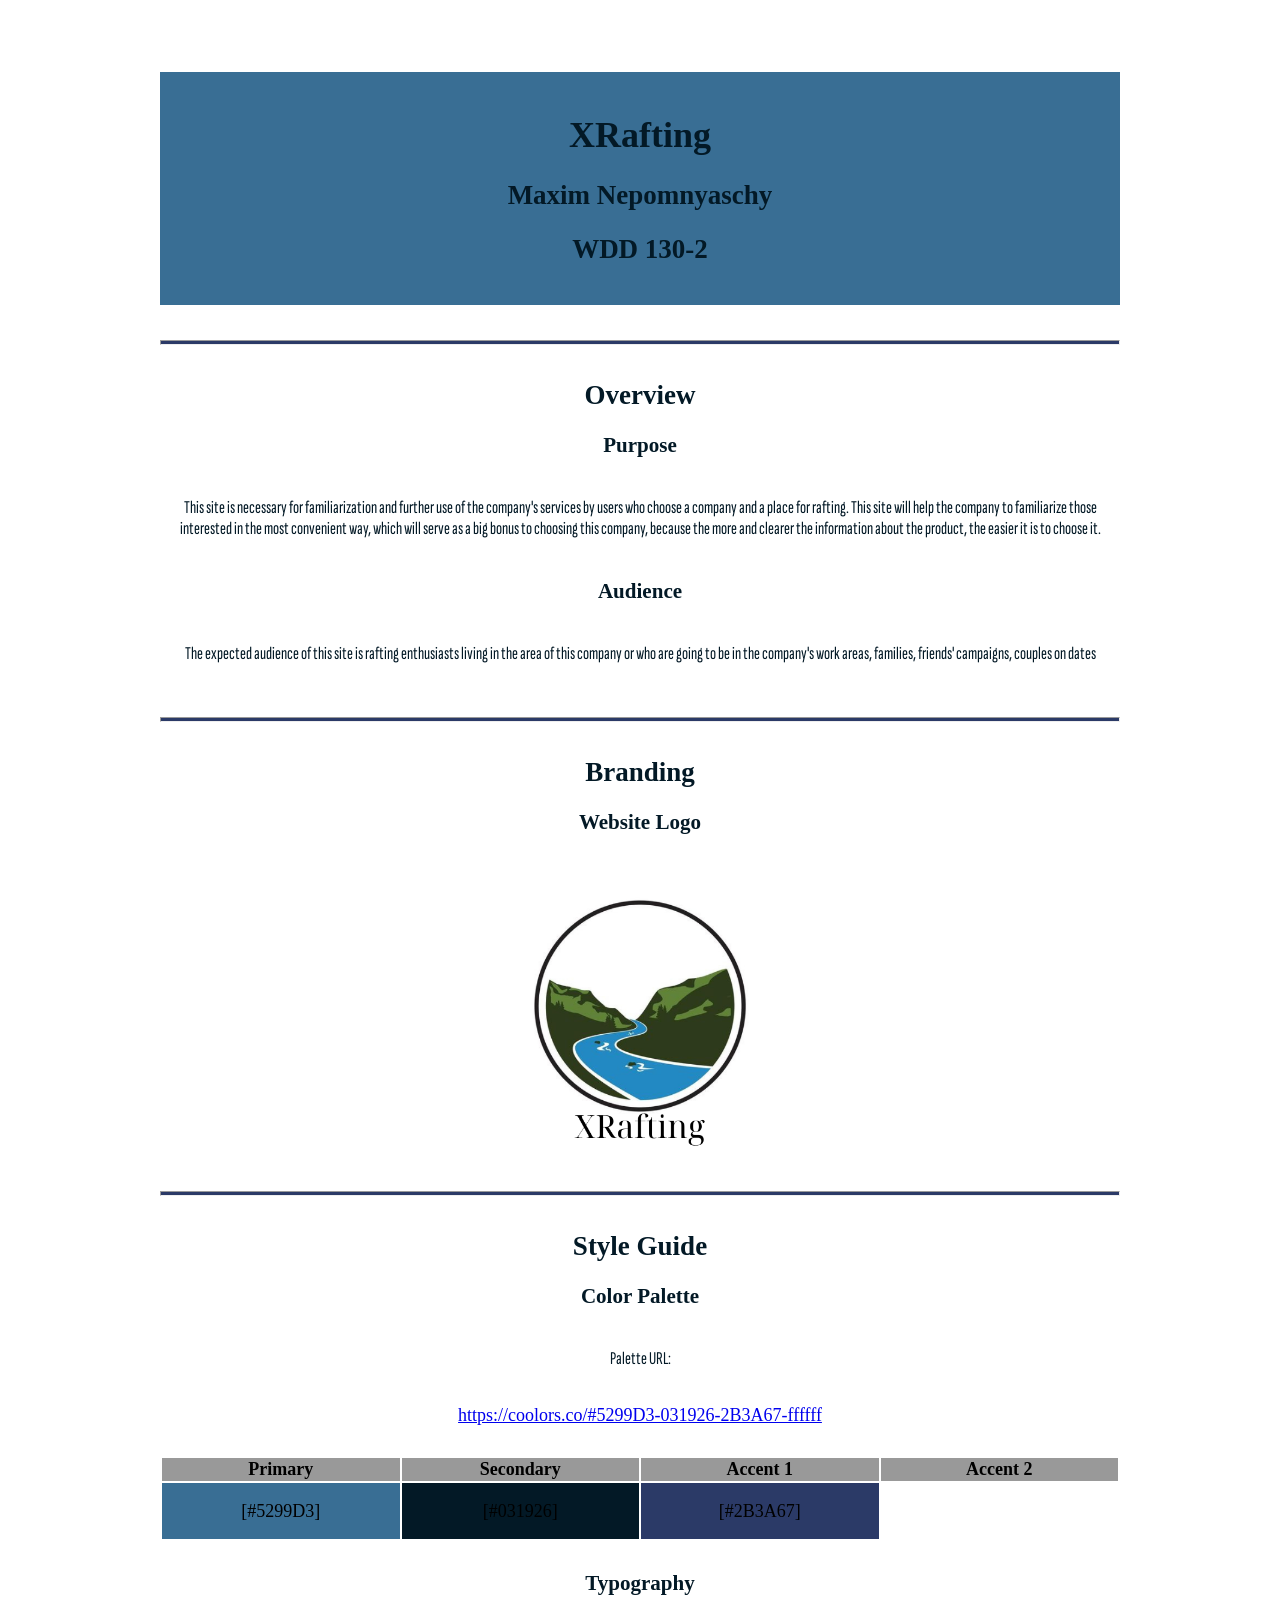
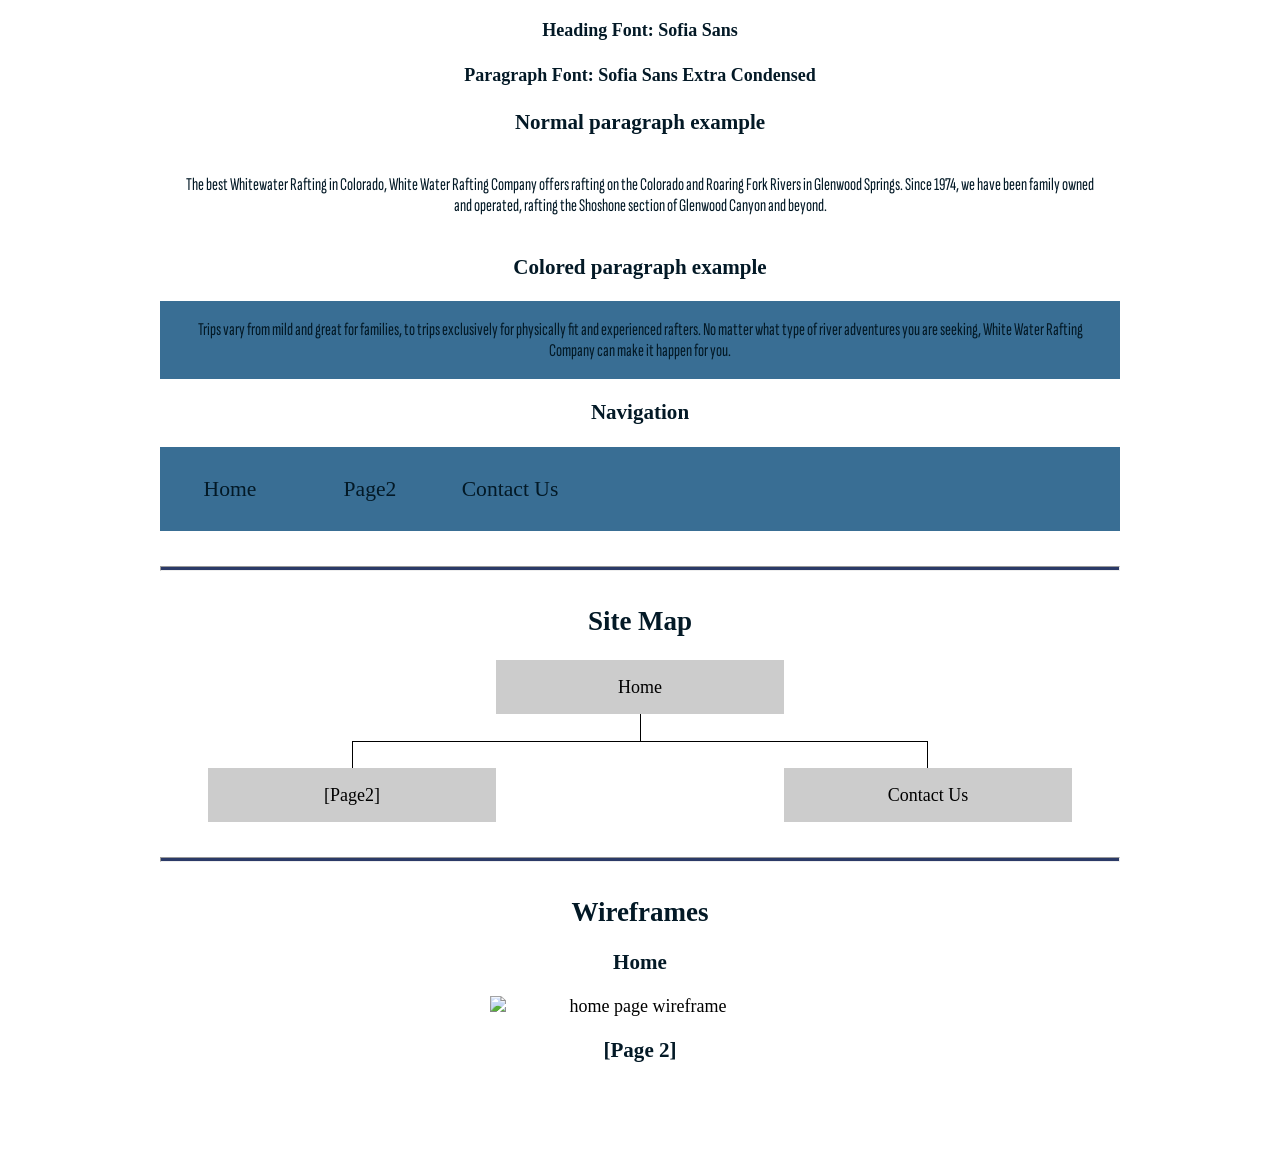
==== site-plan-rafting.html @ 1e4ee04f "Rename index.html to site-plan-rafting.html" ====
<!DOCTYPE html>
<html lang="en-us">

<head>
  <meta charset="utf-8" />
  <title>Site Plan</title>
  <link type="text/css" rel="stylesheet" href="site_plan_rafting.css" />
</head>

<body>
  <header>
    <h1>XRafting</h1>
    <h2>Maxim Nepomnyaschy</h2>
    <h2>WDD 130-2</h2>
    <!-- In the header above, add the name of your site, your name and class number. For example if you are in section 3 you would put WDD 130-03 -->
  </header>
  <main>
    <!-- ------------------------Steps 2-5------------------------------ -->
    <hr />
    <h2>Overview</h2>
    <h3>Purpose</h3>
    <p>This site is necessary for familiarization and further use of the company's services by users who choose a company and a place for rafting. This site will help the company to familiarize those interested in the most convenient way, which will serve as a big bonus to choosing this company, because the more and clearer the information about the product, the easier it is to choose it.</p>
    <!-- change this -->

    <h3>Audience</h3>
    <p>The expected audience of this site is rafting enthusiasts living in the area of this company or who are going to be in the company's work areas, families, friends' campaigns, couples on dates</p>
    <!-- change this -->

    <hr />
    <h2>Branding</h2>
    <h3>Website Logo</h3>
    <!-- Replace this with some sort of logo for your site.  A logo can be as simple as the name of your site in a nice font :) -->
    <img src="/WWRafting.png"  alt="Logo image" />
    <!-- width="300" height="340" -->
    <hr />
    <h2>Style Guide</h2>

    <!-- ------------------------Steps 6-9------------------------------ -->

    <h3>Color Palette</h3>
    <!--  The colors you choose for a website are one of the most important decisions you will make. Follow the instructions on the activity in Canvas then return and replace the color codes below with the hex color codes (the 6 digit numbers that show at the bottom of each color) for the colors you have chosen below.  You should have at least 2 colors but do not have to fill in all 4 if you do not need them.  -->

    <!-- Copy and paste the URL to your finished palette below. Replace the href value that is there with yours. Make sure to paste it into both the href value and the content text of the <a> tag -->
    <p>Palette URL:</p>
    <a href="https://coolors.co/#5299D3-031926-2B3A67-ffffff"
      target="_blank">https://coolors.co/#5299D3-031926-2B3A67-ffffff</a>

    <table class="colors">
      <tr>
        <th>Primary</th>
        <th>Secondary</th>
        <th>Accent 1</th>
        <th>Accent 2</th>
      </tr>
      <!-- Replace the numbers in the boxes below with your hex color codes. Then switch to the site-plan.css file and change your colors there as well. -->
      <tr>
        <td class="primary">[#5299D3]</td>
        <td class="secondary">[#031926]</td>
        <td class="accent1">[#2B3A67]</td>
        <td class="accent2"></td>
      </tr>
    </table>

    <!-- ------------------------Steps 10-12------------------------------ -->

    <h3>Typography</h3>
    <!-- Choose a font for your paragraphs (body copy) and headlines. What font(s) have you chosen? Think also about which of your colors above you might use for background and font colors. -->

    <h4>
      Heading Font: Sofia Sans
      <!-- change this -->
    </h4>
    <h4>
      Paragraph Font: Sofia Sans Extra Condensed
      <!-- change this -->
    </h4>
    <h3>Normal paragraph example</h3>
    <p>
      The best Whitewater Rafting in Colorado, White Water Rafting Company
      offers rafting on the Colorado and Roaring Fork Rivers in Glenwood
      Springs. Since 1974, we have been family owned and operated, rafting the
      Shoshone section of Glenwood Canyon and beyond.
    </p>
    <h3>Colored paragraph example</h3>
    <p class="colored">
      Trips vary from mild and great for families, to trips exclusively for
      physically fit and experienced rafters. No matter what type of river
      adventures you are seeking, White Water Rafting Company can make it
      happen for you.
    </p>

    <!-- ------------------------Step 13------------------------------ -->

    <h3>Navigation</h3>
    <!-- Think about how you want your navigation bar to look. In the site-plan.css file change the colors to your colors to get the look you desire. -->
    <nav>
      <a href="#">Home</a>
      <a href="#">Page2</a>
      <a href="#">Contact Us</a>
    </nav>
    <hr />
    <h2>Site Map</h2>
    <div class="sitemap">
      <div class="sm-home">Home</div>
      <div class="sm-page2">
        [Page2]
        <!-- this page will have a name later -->
      </div>
      <div class="sm-page3">Contact Us</div>

      <div class="top">&nbsp;</div>
      <div class="left">&nbsp;</div>
      <div class="right">&nbsp;</div>
    </div>
    <hr />
    <h2>Wireframes</h2>
    <!-- Create an additional wireframe for your site. List it here below the Home page wireframe. -->

    <h3>Home</h3>

    <img src="https://byui-wdd.github.io/wdd130/rafting_images/wireframe_home.png" alt="home page wireframe" />

    <h3>[Page 2]</h3>

    <!-- <img src="#" alt="page 2 wireframe"> -->
  </main>
</body>

</html>
---- site_plan_rafting.css ----
/* if you are using any Google fonts change the font names below to your fonts. 
Any spaces in your font name should be replaced with a +. 
Fonts are separated by a & */
@import url('https://fonts.googleapis.com/css2?family=Sofia+Sans+Extra+Condensed:ital,wght@1,500&family=Sofia+Sans:wght@900&display=swap');
:root {
  /* change the values below to your colors from your palette */
  --primary-color: #396E94  ;
  --secondary-color: #031926 ;
  --accent1-color: #2B3A67;
  --accent2-color: white;

  /* change the values below to your chosen font(s) */
  --heading-font: Sifia Sans;
  --paragraph-font: Sofia Sans Extra Condensed,Lato, Helvetica, sans-serif;

  /* these colors below should be chosen from among your palette colors above */
  --headline-color-on-white: #031926;  /* headlines on a white background */ 
  --headline-color-on-color: #031926; /* headlines on a colored background */ 
  --paragraph-color-on-white: #031926; /* paragraph text on a white background */ 
  --paragraph-color-on-color: #031926; /* paragraph text on a colored background */ 
  --paragraph-background-color: #396E94; 
  --nav-link-color: #031926;
  --nav-background-color: #396E94;
  --nav-hover-link-color: #031926;
  --nav-hover-background-color: #396E94;
}


/*  Look around below...but DON'T CHANGE ANYTHING! */

body {
  max-width: 960px;
  margin: 0 auto;
  padding: 4em;
  font-size: 18px;
  text-align: center;
}
img {
  display: block;
  margin: 0 auto;
  max-width: 300px;
}
h1, h2, h3, h4, h5, h6 {
  font-family: var(--heading-font);
  color: var(--headline-color-on-white);
}
h2 {
  text-align: center;
}
hr {
  height: 3px;
  margin: 35px 0;
  background: var(--accent1-color);
}
header {
  padding: 1em;
  text-align: center;
  color: var(--headline-color-on-color);
  background-color: var(--paragraph-background-color);
}
header > h1, header > h2 {
  color: var(--headline-color-on-color);
}
p {
  font-family: var(--paragraph-font);
  color: var(--paragraph-color-on-white);
  padding: 1em;
}
.colors {
  width: 100%;
  min-width: 350px;
  margin: 30px auto;
  text-align: center;
}
.colors th {
  background-color: #999;
}
.colors td{
  width: 25%;
  height: 3em;
}
.primary {
  background-color: var(--primary-color);
}
.secondary {
  background-color: var(--secondary-color);
}
.accent1 {
  background-color: var(--accent1-color);
}
.accent2{
  background-color: var(--accent2-color);
}
p.colored {
  background-color: var(--paragraph-background-color);
  color: var(--paragraph-color-on-color);
}
nav {
  background-color: var(--nav-background-color);
  line-height: 3em;
  text-align: center;
  font-size: 1.2em;
}
nav  {
  list-style-type: none;
  display: flex;
}
nav a {
  padding:1em;
  min-width: 120px;
  text-decoration: none;
  padding: 10px;
}
nav a:link, nav a:visited {
  color: var(--nav-link-color);
}
nav a:hover {
  color: var(--nav-hover-link-color);
  background-color: var(--nav-hover-background-color);
}
.sitemap {
  display: grid;
  justify-content: center;

  grid-template-columns: repeat(6, 15%);
  grid-template-rows: 3em 1.5em 1.5em 3em;
  grid-template-areas: ". . home home . ."
    ". . . top . ."
    ". left left right right ."
    "page2 page2 . . page3 page3";
}
.sitemap > div {
  text-align: center;
}
.sm-home {
  grid-area: home;
  background-color: #ccc;
  line-height: 3em;
}
.sm-page2 {
  grid-area: page2;
  background-color: #ccc;
  line-height: 3em;
}
.sm-page3 {
  grid-area: page3;
  background-color: #ccc;
  line-height: 3em;
}
.top {
  grid-area: top;
  border-left: 1px solid;
}
.left {
  grid-area: left;
  border-top: 1px solid;
  border-left: 1px solid;
}
.right {
  grid-area: right;
  border-top: 1px solid;
  border-right: 1px solid;
}
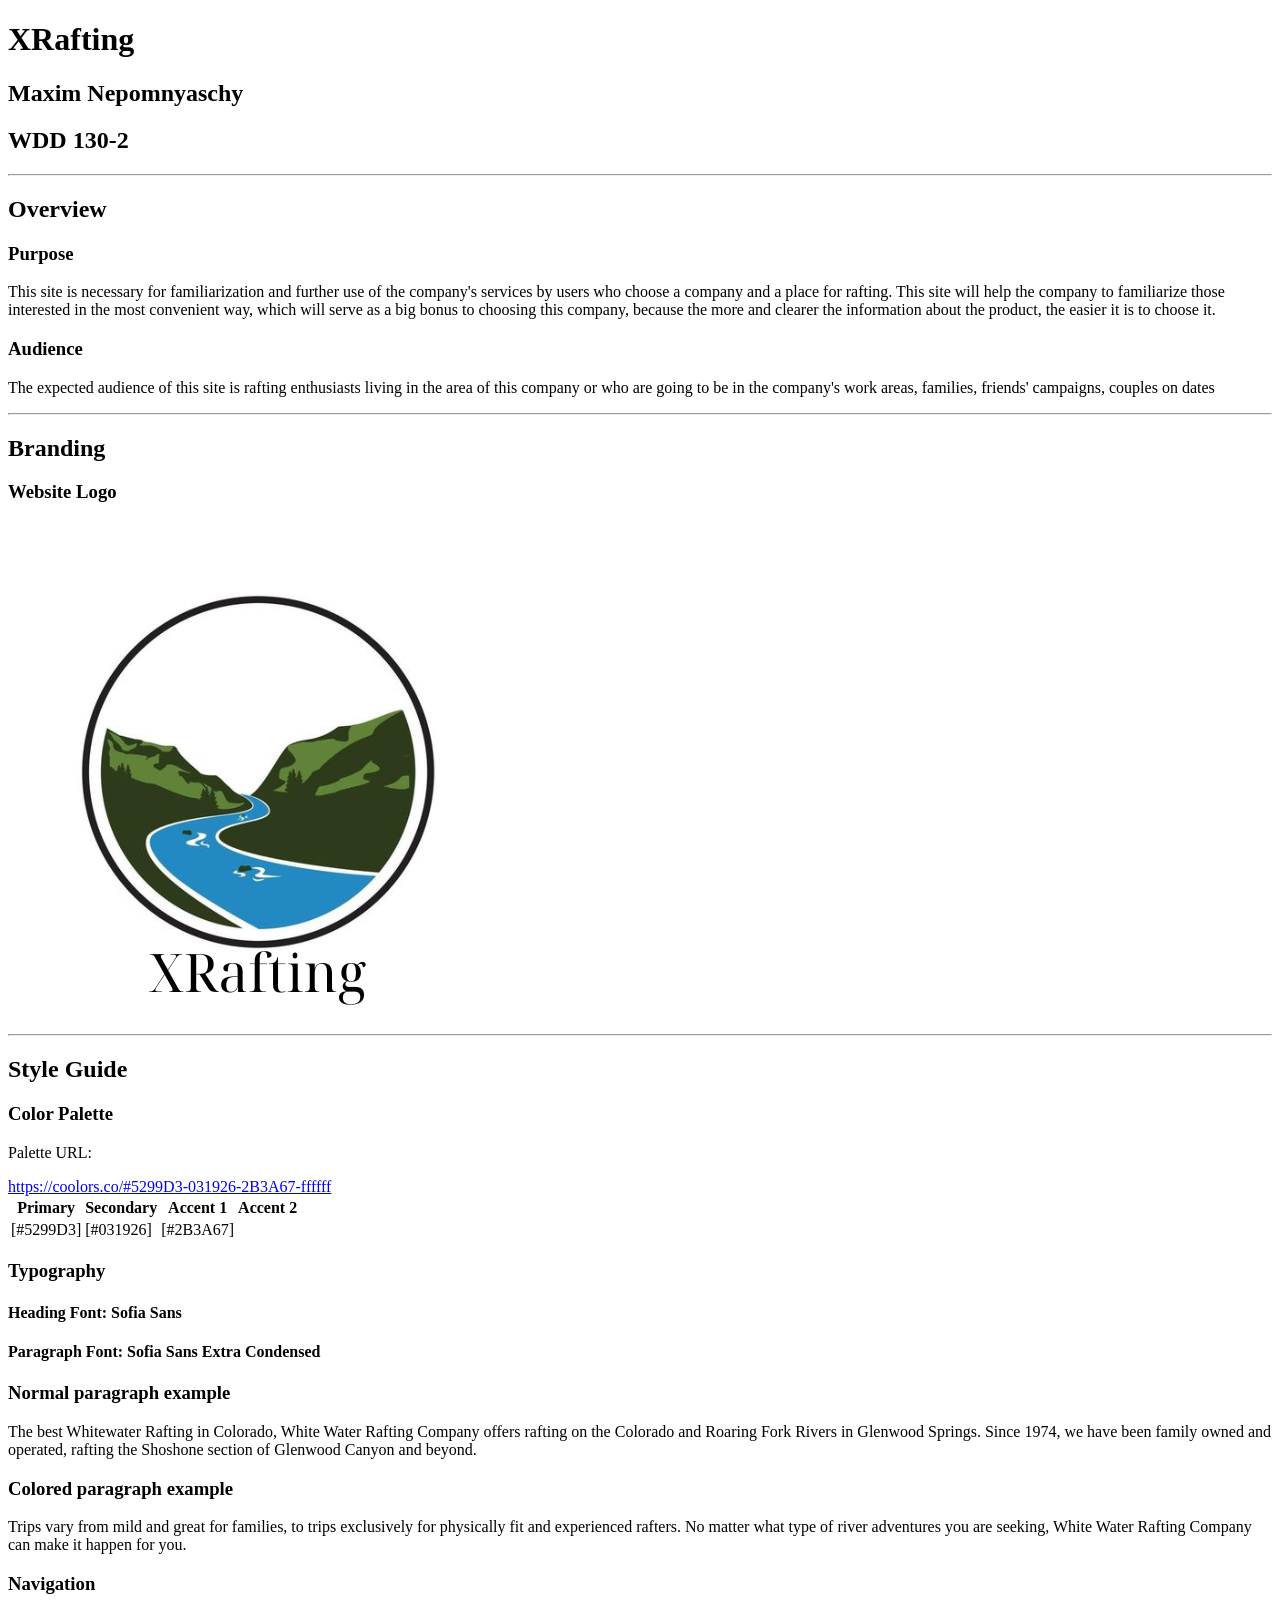
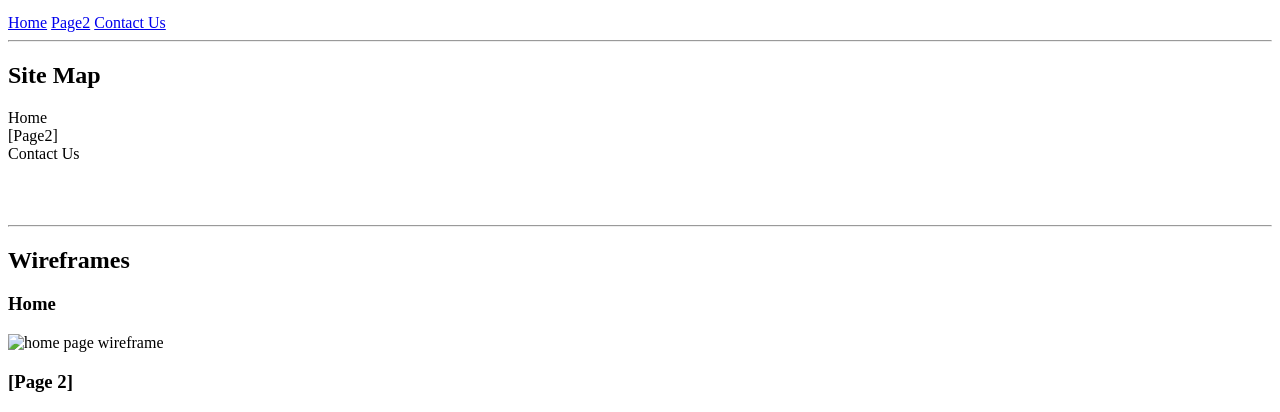
==== commit ea477c28: "Update site-plan-rafting.html" ====
--- a/site-plan-rafting.html
+++ b/site-plan-rafting.html
@@ -5,7 +5,7 @@
 <head>
   <meta charset="utf-8" />
   <title>Site Plan</title>
-  <link type="text/css" rel="stylesheet" href="site_plan_rafting.css" />
+  <link type="text/css" rel="stylesheet" href="styles/site_plan_rafting.css" />
 </head>
 
 <body>
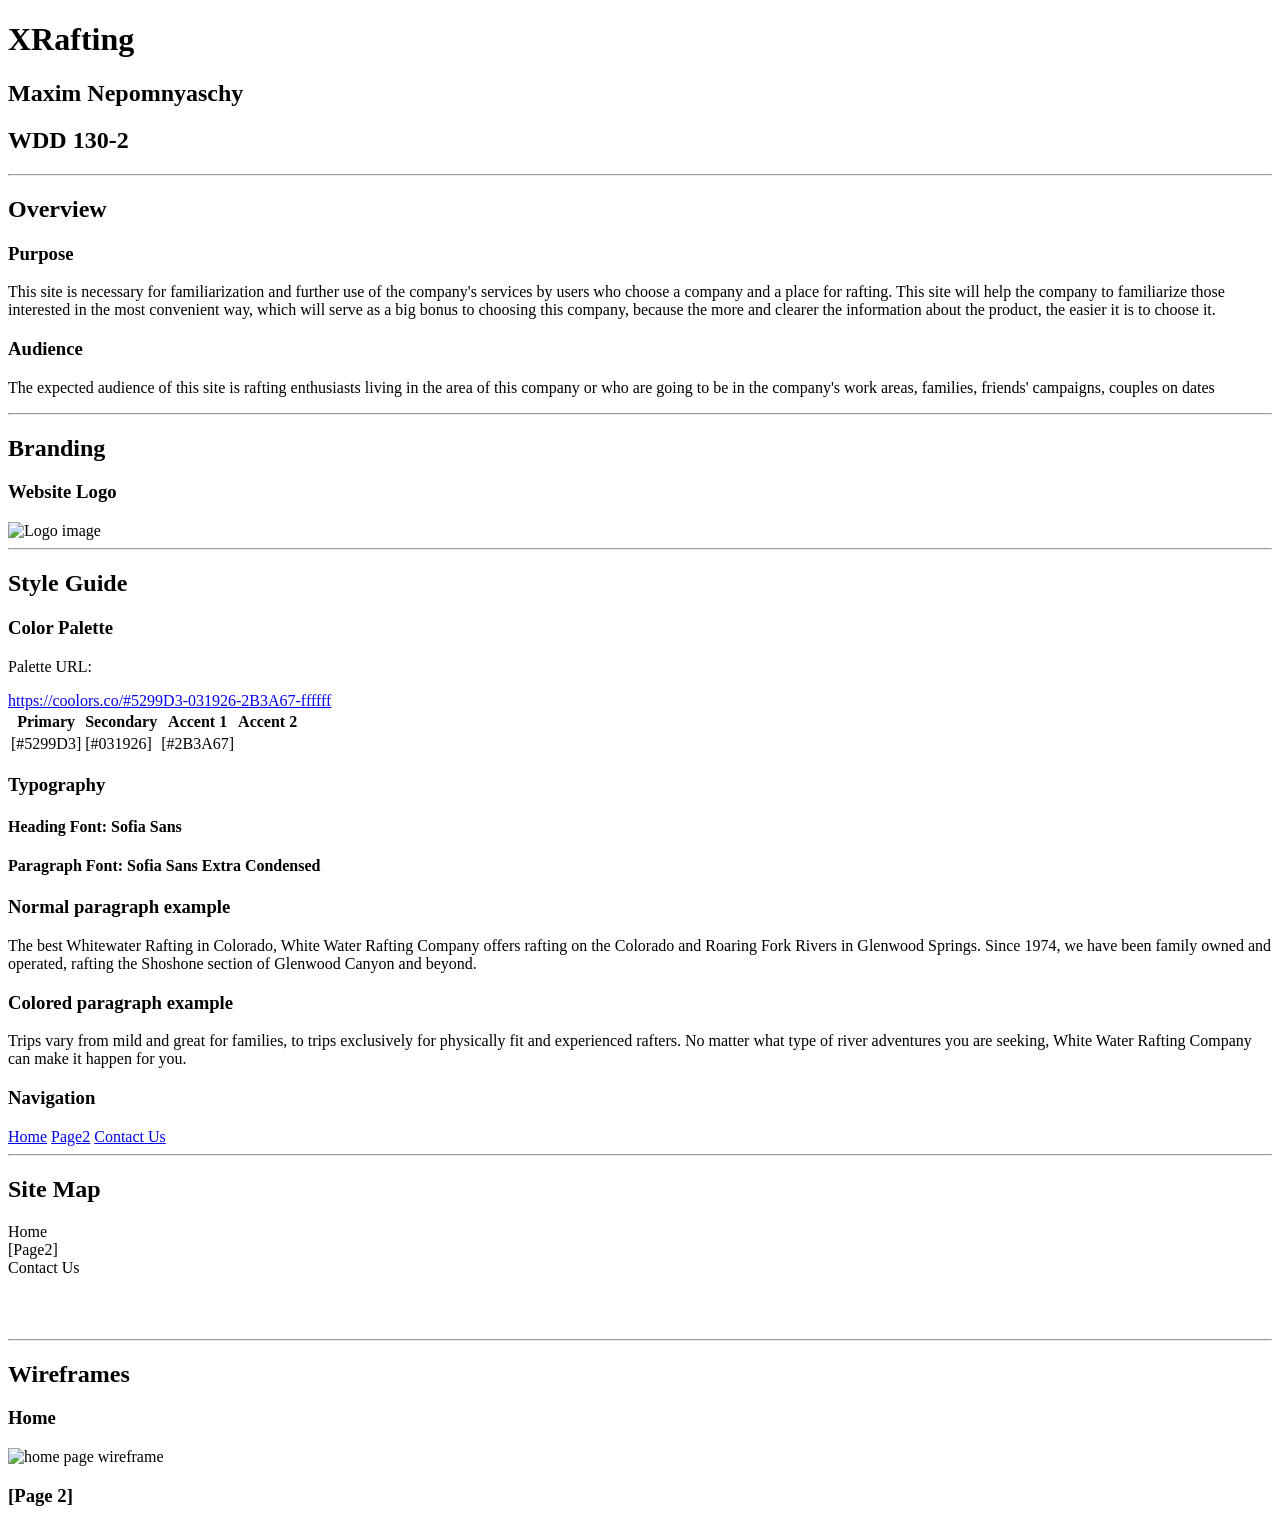
==== commit ef3ada80: "Update site-plan-rafting.html" ====
--- a/site-plan-rafting.html
+++ b/site-plan-rafting.html
@@ -31,7 +31,7 @@
     <h2>Branding</h2>
     <h3>Website Logo</h3>
     <!-- Replace this with some sort of logo for your site.  A logo can be as simple as the name of your site in a nice font :) -->
-    <img src="/WWRafting.png"  alt="Logo image" />
+    <img src="/wwr/images/WWRafting.png"  alt="Logo image" />
     <!-- width="300" height="340" -->
     <hr />
     <h2>Style Guide</h2>
